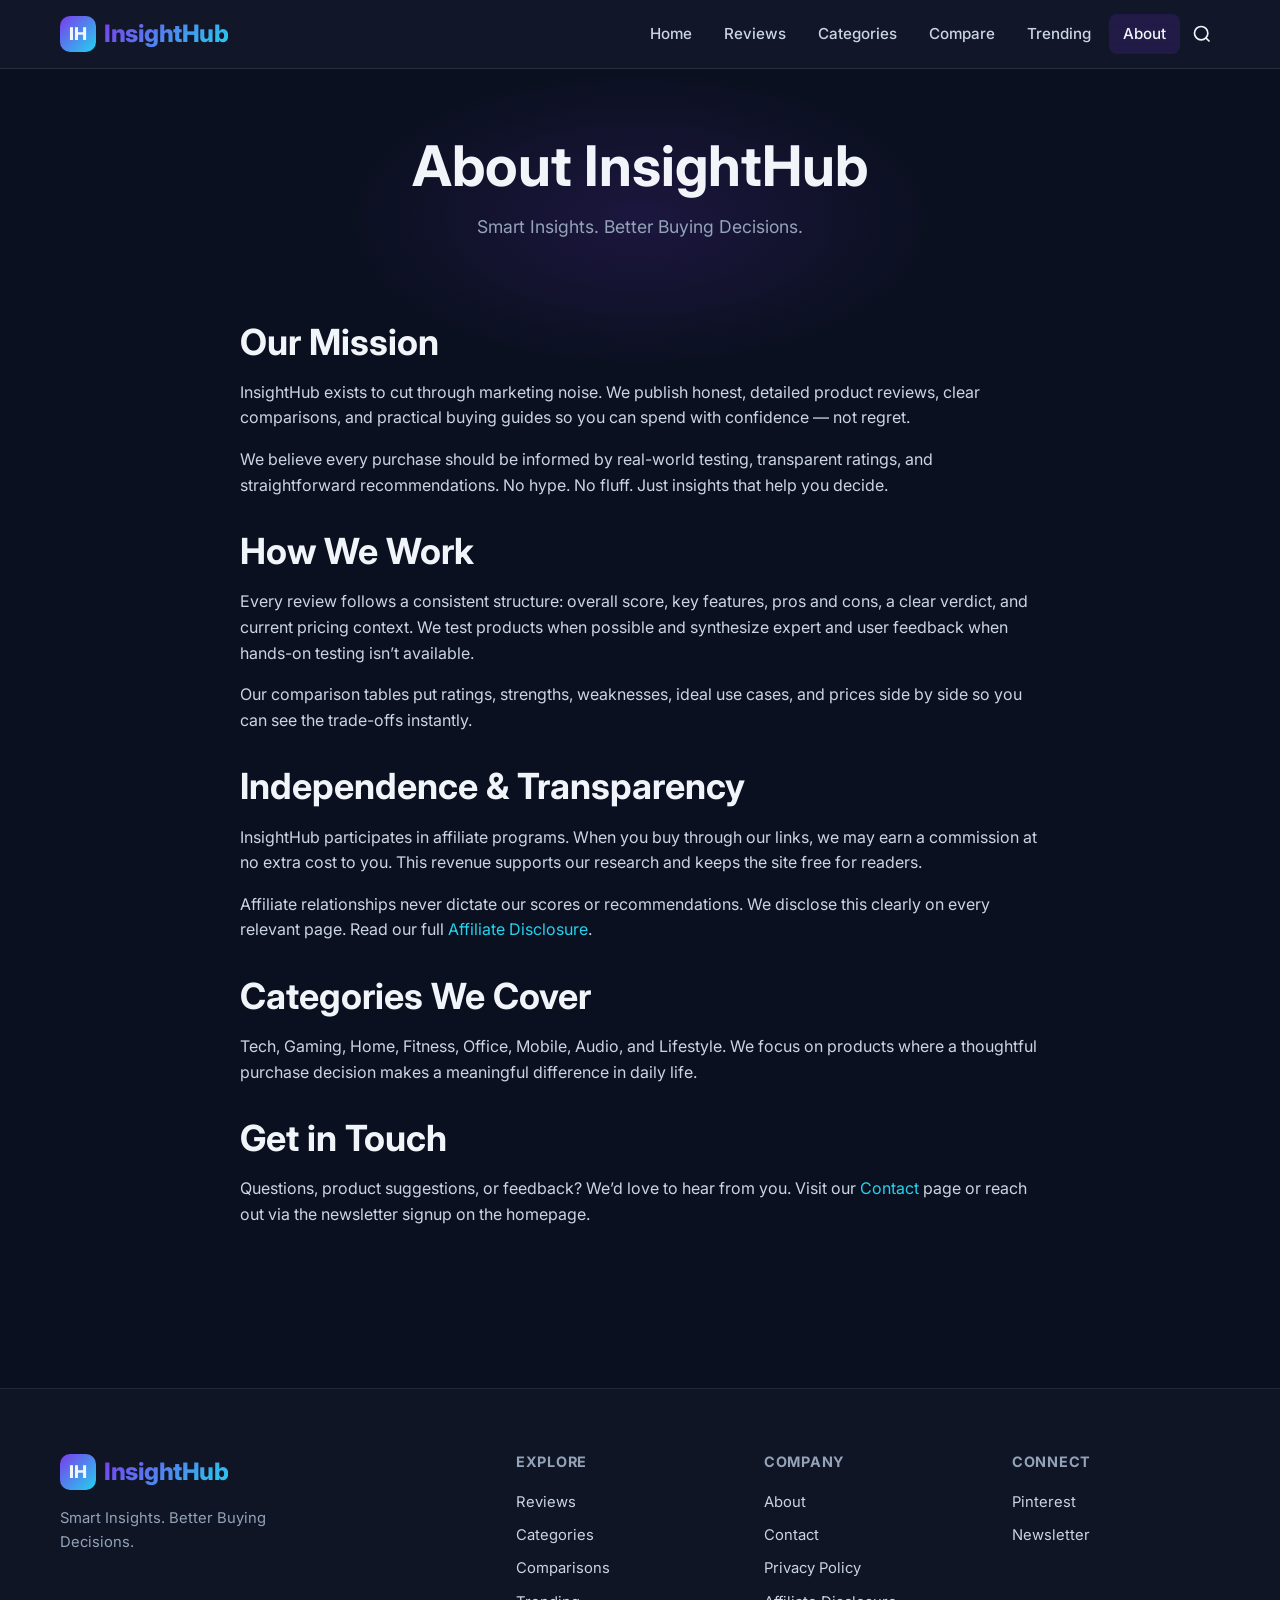
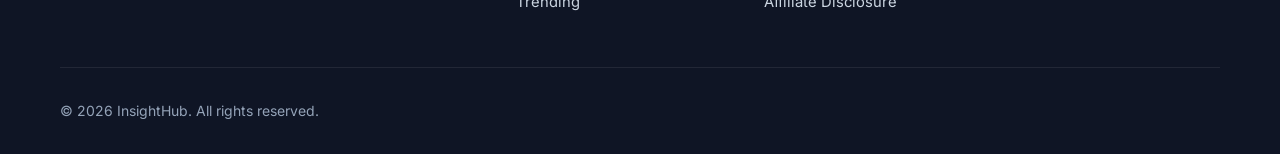
==== about.html @ 1acec9fb "First Initial website upload" ====
<!DOCTYPE html>
<html lang="en">
<head>
  <meta charset="UTF-8">
  <meta name="viewport" content="width=device-width, initial-scale=1.0">
  <title>About Us — InsightHub</title>
  <meta name="description" content="Learn about InsightHub — our mission to deliver honest product reviews and help you make smarter buying decisions.">
  <link rel="canonical" href="https://yourusername.github.io/InsightHub/about.html">
  <meta property="og:title" content="About Us — InsightHub">
  <meta property="og:description" content="Our mission: honest reviews and smarter buying decisions.">
  <meta property="og:type" content="website">
  <meta property="og:url" content="https://yourusername.github.io/InsightHub/about.html">
  <meta name="twitter:card" content="summary">
  <link rel="icon" href="favicon.ico" type="image/x-icon">
  <link rel="preconnect" href="https://fonts.googleapis.com">
  <link rel="preconnect" href="https://fonts.gstatic.com" crossorigin>
  <link href="https://fonts.googleapis.com/css2?family=Inter:wght@400;500;600;700;800&display=swap" rel="stylesheet">
  <link rel="stylesheet" href="css/style.css">
</head>
<body>
  <nav class="navbar" role="navigation" aria-label="Main navigation">
    <div class="nav-container">
      <a href="index.html" class="logo"><div class="logo-icon">IH</div><span>InsightHub</span></a>
      <div class="nav-links">
        <a href="index.html">Home</a>
        <a href="reviews.html">Reviews</a>
        <a href="categories.html">Categories</a>
        <a href="comparison.html">Compare</a>
        <a href="trending.html">Trending</a>
        <a href="about.html" class="active">About</a>
        <button class="search-btn" aria-label="Open search"><svg width="20" height="20" fill="none" stroke="currentColor" stroke-width="2" viewBox="0 0 24 24"><circle cx="11" cy="11" r="8"/><path d="m21 21-4.35-4.35"/></svg></button>
      </div>
      <button class="menu-toggle" aria-label="Toggle mobile menu"><span></span><span></span><span></span></button>
    </div>
  </nav>
  <div class="mobile-nav">
    <a href="index.html">Home</a>
    <a href="reviews.html">Reviews</a>
    <a href="categories.html">Categories</a>
    <a href="comparison.html">Compare</a>
    <a href="trending.html">Trending</a>
    <a href="about.html">About</a>
    <a href="contact.html">Contact</a>
  </div>
  <div class="search-overlay" role="dialog" aria-label="Search">
    <button class="search-close" aria-label="Close search">&times;</button>
    <div class="search-box">
      <span class="search-icon">🔍</span>
      <input type="search" placeholder="Search products, reviews, categories..." aria-label="Search products">
      <div class="search-results"></div>
    </div>
  </div>

  <header class="page-header">
    <div class="container">
      <h1>About InsightHub</h1>
      <p>Smart Insights. Better Buying Decisions.</p>
    </div>
  </header>

  <section class="section" style="padding-top: 0;">
    <div class="container">
      <div class="content-page fade-in">
        <h2>Our Mission</h2>
        <p>InsightHub exists to cut through marketing noise. We publish honest, detailed product reviews, clear comparisons, and practical buying guides so you can spend with confidence — not regret.</p>
        <p>We believe every purchase should be informed by real-world testing, transparent ratings, and straightforward recommendations. No hype. No fluff. Just insights that help you decide.</p>

        <h2>How We Work</h2>
        <p>Every review follows a consistent structure: overall score, key features, pros and cons, a clear verdict, and current pricing context. We test products when possible and synthesize expert and user feedback when hands-on testing isn’t available.</p>
        <p>Our comparison tables put ratings, strengths, weaknesses, ideal use cases, and prices side by side so you can see the trade-offs instantly.</p>

        <h2>Independence & Transparency</h2>
        <p>InsightHub participates in affiliate programs. When you buy through our links, we may earn a commission at no extra cost to you. This revenue supports our research and keeps the site free for readers.</p>
        <p>Affiliate relationships never dictate our scores or recommendations. We disclose this clearly on every relevant page. Read our full <a href="disclosure.html">Affiliate Disclosure</a>.</p>

        <h2>Categories We Cover</h2>
        <p>Tech, Gaming, Home, Fitness, Office, Mobile, Audio, and Lifestyle. We focus on products where a thoughtful purchase decision makes a meaningful difference in daily life.</p>

        <h2>Get in Touch</h2>
        <p>Questions, product suggestions, or feedback? We’d love to hear from you. Visit our <a href="contact.html">Contact</a> page or reach out via the newsletter signup on the homepage.</p>
      </div>
    </div>
  </section>

  <footer class="footer">
    <div class="container">
      <div class="footer-grid">
        <div class="footer-brand">
          <a href="index.html" class="logo"><div class="logo-icon">IH</div><span>InsightHub</span></a>
          <p>Smart Insights. Better Buying Decisions.</p>
        </div>
        <div class="footer-col">
          <h4>Explore</h4>
          <a href="reviews.html">Reviews</a>
          <a href="categories.html">Categories</a>
          <a href="comparison.html">Comparisons</a>
          <a href="trending.html">Trending</a>
        </div>
        <div class="footer-col">
          <h4>Company</h4>
          <a href="about.html">About</a>
          <a href="contact.html">Contact</a>
          <a href="privacy.html">Privacy Policy</a>
          <a href="disclosure.html">Affiliate Disclosure</a>
        </div>
        <div class="footer-col">
          <h4>Connect</h4>
          <a href="https://pinterest.com" target="_blank" rel="noopener">Pinterest</a>
          <a href="contact.html">Newsletter</a>
        </div>
      </div>
      <div class="footer-bottom">
        <p>&copy; 2026 InsightHub. All rights reserved.</p>
      </div>
    </div>
  </footer>
  <script src="js/script.js"></script>
</body>
</html>
---- css/style.css ----
/* ============================================
   InsightHub - Premium Dark Mode Stylesheet
   Modern affiliate marketing website
   ============================================ */

:root {
  --primary: #7C3AED;
  --primary-hover: #6D28D9;
  --accent: #22D3EE;
  --accent-hover: #06B6D4;
  --bg: #0B1020;
  --bg-secondary: #0F1525;
  --card: #161B2E;
  --card-hover: #1C2338;
  --text: #F1F5F9;
  --text-muted: #94A3B8;
  --text-secondary: #CBD5E1;
  --border: rgba(255, 255, 255, 0.08);
  --glass: rgba(22, 27, 46, 0.7);
  --glass-border: rgba(255, 255, 255, 0.1);
  --shadow: 0 8px 32px rgba(0, 0, 0, 0.4);
  --radius: 16px;
  --radius-sm: 10px;
  --transition: all 0.3s cubic-bezier(0.4, 0, 0.2, 1);
  --font: 'Inter', -apple-system, BlinkMacSystemFont, 'Segoe UI', Roboto, sans-serif;
  --font-display: 'Inter', system-ui, sans-serif;
}

*, *::before, *::after {
  box-sizing: border-box;
  margin: 0;
  padding: 0;
}

html {
  scroll-behavior: smooth;
  font-size: 16px;
}

body {
  font-family: var(--font);
  background: var(--bg);
  color: var(--text);
  line-height: 1.6;
  overflow-x: hidden;
  min-height: 100vh;
}

img {
  max-width: 100%;
  height: auto;
  display: block;
}

a {
  color: var(--accent);
  text-decoration: none;
  transition: var(--transition);
}

a:hover {
  color: var(--accent-hover);
}

ul, ol {
  list-style: none;
}

button, .btn {
  cursor: pointer;
  border: none;
  font-family: inherit;
  transition: var(--transition);
}

/* ========== Typography ========== */
h1, h2, h3, h4, h5, h6 {
  font-weight: 700;
  line-height: 1.2;
  color: var(--text);
}

h1 { font-size: clamp(2rem, 5vw, 3.5rem); }
h2 { font-size: clamp(1.5rem, 3vw, 2.25rem); }
h3 { font-size: clamp(1.25rem, 2vw, 1.5rem); }
h4 { font-size: 1.125rem; }

.container {
  width: 100%;
  max-width: 1200px;
  margin: 0 auto;
  padding: 0 1.25rem;
}

.section {
  padding: 5rem 0;
}

.section-title {
  text-align: center;
  margin-bottom: 0.75rem;
}

.section-subtitle {
  text-align: center;
  color: var(--text-muted);
  max-width: 600px;
  margin: 0 auto 3rem;
  font-size: 1.1rem;
}

/* ========== Navigation ========== */
.navbar {
  position: sticky;
  top: 0;
  z-index: 1000;
  background: var(--glass);
  backdrop-filter: blur(20px);
  -webkit-backdrop-filter: blur(20px);
  border-bottom: 1px solid var(--glass-border);
  padding: 0.875rem 0;
  transition: var(--transition);
}

.navbar.scrolled {
  box-shadow: 0 4px 30px rgba(0, 0, 0, 0.3);
}

.nav-container {
  display: flex;
  align-items: center;
  justify-content: space-between;
  max-width: 1200px;
  margin: 0 auto;
  padding: 0 1.25rem;
}

.logo {
  display: flex;
  align-items: center;
  gap: 0.5rem;
  font-size: 1.5rem;
  font-weight: 800;
  color: var(--text);
  letter-spacing: -0.02em;
}

.logo span {
  background: linear-gradient(135deg, var(--primary), var(--accent));
  -webkit-background-clip: text;
  -webkit-text-fill-color: transparent;
  background-clip: text;
}

.logo-icon {
  width: 36px;
  height: 36px;
  background: linear-gradient(135deg, var(--primary), var(--accent));
  border-radius: 10px;
  display: flex;
  align-items: center;
  justify-content: center;
  font-size: 1.1rem;
}

.nav-links {
  display: flex;
  align-items: center;
  gap: 0.25rem;
}

.nav-links a {
  color: var(--text-secondary);
  padding: 0.5rem 0.875rem;
  border-radius: 8px;
  font-weight: 500;
  font-size: 0.95rem;
}

.nav-links a:hover,
.nav-links a.active {
  color: var(--text);
  background: rgba(124, 58, 237, 0.15);
}

.search-btn, .menu-toggle {
  background: transparent;
  color: var(--text);
  padding: 0.5rem;
  border-radius: 8px;
  display: flex;
  align-items: center;
  justify-content: center;
}

.search-btn:hover, .menu-toggle:hover {
  background: rgba(255, 255, 255, 0.08);
}

.menu-toggle {
  display: none;
  flex-direction: column;
  gap: 5px;
  width: 28px;
  height: 28px;
}

.menu-toggle span {
  display: block;
  width: 100%;
  height: 2px;
  background: var(--text);
  border-radius: 2px;
  transition: var(--transition);
}

.menu-toggle.active span:nth-child(1) {
  transform: translateY(7px) rotate(45deg);
}

.menu-toggle.active span:nth-child(2) {
  opacity: 0;
}

.menu-toggle.active span:nth-child(3) {
  transform: translateY(-7px) rotate(-45deg);
}

/* Mobile Nav */
.mobile-nav {
  display: none;
  position: fixed;
  top: 65px;
  left: 0;
  right: 0;
  background: var(--card);
  border-bottom: 1px solid var(--border);
  padding: 1rem;
  flex-direction: column;
  gap: 0.25rem;
  z-index: 999;
  transform: translateY(-100%);
  opacity: 0;
  transition: var(--transition);
}

.mobile-nav.open {
  transform: translateY(0);
  opacity: 1;
  display: flex;
}

.mobile-nav a {
  color: var(--text-secondary);
  padding: 0.875rem 1rem;
  border-radius: 10px;
  font-weight: 500;
}

.mobile-nav a:hover {
  background: rgba(124, 58, 237, 0.15);
  color: var(--text);
}

/* Search Overlay */
.search-overlay {
  position: fixed;
  inset: 0;
  background: rgba(11, 16, 32, 0.95);
  backdrop-filter: blur(10px);
  z-index: 2000;
  display: flex;
  align-items: flex-start;
  justify-content: center;
  padding-top: 15vh;
  opacity: 0;
  visibility: hidden;
  transition: var(--transition);
}

.search-overlay.active {
  opacity: 1;
  visibility: visible;
}

.search-box {
  width: 90%;
  max-width: 600px;
  position: relative;
}

.search-box input {
  width: 100%;
  padding: 1.25rem 1.5rem 1.25rem 3.5rem;
  background: var(--card);
  border: 1px solid var(--border);
  border-radius: 16px;
  color: var(--text);
  font-size: 1.125rem;
  outline: none;
  transition: var(--transition);
}

.search-box input:focus {
  border-color: var(--primary);
  box-shadow: 0 0 0 3px rgba(124, 58, 237, 0.25);
}

.search-box .search-icon {
  position: absolute;
  left: 1.25rem;
  top: 50%;
  transform: translateY(-50%);
  color: var(--text-muted);
  font-size: 1.25rem;
}

.search-results {
  margin-top: 1rem;
  background: var(--card);
  border-radius: 16px;
  border: 1px solid var(--border);
  max-height: 400px;
  overflow-y: auto;
  display: none;
}

.search-results.active {
  display: block;
}

.search-result-item {
  padding: 1rem 1.25rem;
  border-bottom: 1px solid var(--border);
  cursor: pointer;
  transition: var(--transition);
}

.search-result-item:hover {
  background: rgba(124, 58, 237, 0.1);
}

.search-result-item:last-child {
  border-bottom: none;
}

.search-close {
  position: absolute;
  top: 1.5rem;
  right: 1.5rem;
  background: transparent;
  color: var(--text-muted);
  font-size: 1.5rem;
  padding: 0.5rem;
}

/* ========== Buttons ========== */
.btn {
  display: inline-flex;
  align-items: center;
  justify-content: center;
  gap: 0.5rem;
  padding: 0.75rem 1.5rem;
  border-radius: 12px;
  font-weight: 600;
  font-size: 0.95rem;
  transition: var(--transition);
}

.btn-primary {
  background: linear-gradient(135deg, var(--primary), #8B5CF6);
  color: white;
  box-shadow: 0 4px 15px rgba(124, 58, 237, 0.4);
}

.btn-primary:hover {
  transform: translateY(-2px);
  box-shadow: 0 6px 25px rgba(124, 58, 237, 0.5);
  color: white;
}

.btn-accent {
  background: linear-gradient(135deg, var(--accent), #06B6D4);
  color: #0B1020;
  box-shadow: 0 4px 15px rgba(34, 211, 238, 0.3);
}

.btn-accent:hover {
  transform: translateY(-2px);
  box-shadow: 0 6px 25px rgba(34, 211, 238, 0.45);
  color: #0B1020;
}

.btn-outline {
  background: transparent;
  border: 1.5px solid var(--border);
  color: var(--text);
}

.btn-outline:hover {
  border-color: var(--primary);
  background: rgba(124, 58, 237, 0.1);
  color: var(--text);
}

.btn-sm {
  padding: 0.5rem 1rem;
  font-size: 0.875rem;
  border-radius: 8px;
}

.btn-glow:hover {
  box-shadow: 0 0 20px rgba(124, 58, 237, 0.6);
}

/* ========== Hero ========== */
.hero {
  position: relative;
  padding: 6rem 0 5rem;
  overflow: hidden;
}

.hero::before {
  content: '';
  position: absolute;
  top: -20%;
  left: 50%;
  transform: translateX(-50%);
  width: 800px;
  height: 600px;
  background: radial-gradient(ellipse, rgba(124, 58, 237, 0.25) 0%, transparent 70%);
  pointer-events: none;
}

.hero::after {
  content: '';
  position: absolute;
  bottom: 0;
  right: -10%;
  width: 500px;
  height: 400px;
  background: radial-gradient(ellipse, rgba(34, 211, 238, 0.12) 0%, transparent 70%);
  pointer-events: none;
}

.hero-content {
  position: relative;
  z-index: 1;
  text-align: center;
  max-width: 800px;
  margin: 0 auto;
}

.hero-badge {
  display: inline-flex;
  align-items: center;
  gap: 0.5rem;
  padding: 0.4rem 1rem;
  background: rgba(124, 58, 237, 0.15);
  border: 1px solid rgba(124, 58, 237, 0.3);
  border-radius: 50px;
  font-size: 0.875rem;
  color: var(--accent);
  margin-bottom: 1.5rem;
  animation: fadeInUp 0.6s ease;
}

.hero h1 {
  margin-bottom: 1.25rem;
  animation: fadeInUp 0.6s ease 0.1s both;
}

.hero h1 .gradient {
  background: linear-gradient(135deg, var(--primary), var(--accent));
  -webkit-background-clip: text;
  -webkit-text-fill-color: transparent;
  background-clip: text;
}

.hero p {
  font-size: 1.2rem;
  color: var(--text-muted);
  margin-bottom: 2rem;
  animation: fadeInUp 0.6s ease 0.2s both;
}

.hero-actions {
  display: flex;
  gap: 1rem;
  justify-content: center;
  flex-wrap: wrap;
  animation: fadeInUp 0.6s ease 0.3s both;
}

/* ========== Cards ========== */
.card {
  background: var(--card);
  border: 1px solid var(--border);
  border-radius: var(--radius);
  overflow: hidden;
  transition: var(--transition);
}

.card:hover {
  transform: translateY(-6px);
  box-shadow: var(--shadow);
  border-color: rgba(124, 58, 237, 0.3);
  background: var(--card-hover);
}

.card-img {
  width: 100%;
  aspect-ratio: 16/10;
  object-fit: cover;
  background: linear-gradient(135deg, #1a1f35, #252b42);
}

.card-body {
  padding: 1.5rem;
}

.card-category {
  display: inline-block;
  font-size: 0.75rem;
  font-weight: 600;
  text-transform: uppercase;
  letter-spacing: 0.05em;
  color: var(--accent);
  margin-bottom: 0.5rem;
}

.card-title {
  font-size: 1.15rem;
  margin-bottom: 0.5rem;
}

.card-title a {
  color: var(--text);
}

.card-title a:hover {
  color: var(--accent);
}

.card-text {
  color: var(--text-muted);
  font-size: 0.925rem;
  margin-bottom: 1rem;
}

.card-meta {
  display: flex;
  align-items: center;
  justify-content: space-between;
  gap: 0.75rem;
}

.rating {
  display: flex;
  align-items: center;
  gap: 0.35rem;
  font-weight: 600;
  color: #FBBF24;
}

.rating .stars {
  color: #FBBF24;
  letter-spacing: -1px;
}

.price {
  font-weight: 700;
  color: var(--accent);
  font-size: 1.1rem;
}

/* ========== Grid Layouts ========== */
.grid-3 {
  display: grid;
  grid-template-columns: repeat(3, 1fr);
  gap: 1.5rem;
}

.grid-4 {
  display: grid;
  grid-template-columns: repeat(4, 1fr);
  gap: 1.25rem;
}

.grid-2 {
  display: grid;
  grid-template-columns: repeat(2, 1fr);
  gap: 1.5rem;
}

/* ========== Category Cards ========== */
.category-card {
  background: var(--card);
  border: 1px solid var(--border);
  border-radius: var(--radius);
  padding: 2rem 1.5rem;
  text-align: center;
  transition: var(--transition);
  cursor: pointer;
}

.category-card:hover {
  transform: translateY(-4px);
  border-color: var(--primary);
  box-shadow: 0 8px 30px rgba(124, 58, 237, 0.2);
}

.category-icon {
  width: 56px;
  height: 56px;
  margin: 0 auto 1rem;
  background: linear-gradient(135deg, rgba(124, 58, 237, 0.2), rgba(34, 211, 238, 0.15));
  border-radius: 14px;
  display: flex;
  align-items: center;
  justify-content: center;
  font-size: 1.5rem;
}

.category-card h3 {
  margin-bottom: 0.35rem;
  font-size: 1.1rem;
}

.category-card p {
  color: var(--text-muted);
  font-size: 0.875rem;
}

/* ========== Review Card ========== */
.review-card {
  background: var(--card);
  border: 1px solid var(--border);
  border-radius: var(--radius);
  overflow: hidden;
  transition: var(--transition);
  display: flex;
  flex-direction: column;
}

.review-card:hover {
  transform: translateY(-6px);
  box-shadow: var(--shadow);
  border-color: rgba(124, 58, 237, 0.35);
}

.review-img-wrap {
  position: relative;
  aspect-ratio: 16/10;
  overflow: hidden;
  background: linear-gradient(135deg, #1a1f35, #252b42);
}

.review-img-wrap img {
  width: 100%;
  height: 100%;
  object-fit: cover;
}

.review-badge {
  position: absolute;
  top: 1rem;
  left: 1rem;
  background: rgba(124, 58, 237, 0.9);
  color: white;
  padding: 0.3rem 0.75rem;
  border-radius: 6px;
  font-size: 0.75rem;
  font-weight: 600;
}

.review-body {
  padding: 1.5rem;
  flex: 1;
  display: flex;
  flex-direction: column;
}

.review-rating {
  display: flex;
  align-items: center;
  gap: 0.5rem;
  margin-bottom: 0.75rem;
}

.review-rating .score {
  background: linear-gradient(135deg, var(--primary), var(--accent));
  color: white;
  font-weight: 700;
  padding: 0.25rem 0.6rem;
  border-radius: 6px;
  font-size: 0.9rem;
}

.review-title {
  font-size: 1.2rem;
  margin-bottom: 0.5rem;
}

.review-title a {
  color: var(--text);
}

.review-title a:hover {
  color: var(--accent);
}

.review-excerpt {
  color: var(--text-muted);
  font-size: 0.925rem;
  margin-bottom: 1rem;
  flex: 1;
}

.pros-cons {
  display: grid;
  grid-template-columns: 1fr 1fr;
  gap: 0.75rem;
  margin-bottom: 1rem;
  font-size: 0.85rem;
}

.pros h5, .cons h5 {
  font-size: 0.8rem;
  text-transform: uppercase;
  letter-spacing: 0.04em;
  margin-bottom: 0.35rem;
}

.pros h5 { color: #34D399; }
.cons h5 { color: #F87171; }

.pros li, .cons li {
  padding-left: 1rem;
  position: relative;
  color: var(--text-secondary);
  margin-bottom: 0.2rem;
}

.pros li::before {
  content: '+';
  position: absolute;
  left: 0;
  color: #34D399;
  font-weight: 700;
}

.cons li::before {
  content: '−';
  position: absolute;
  left: 0;
  color: #F87171;
  font-weight: 700;
}

.verdict {
  background: rgba(124, 58, 237, 0.1);
  border-left: 3px solid var(--primary);
  padding: 0.75rem 1rem;
  border-radius: 0 8px 8px 0;
  font-size: 0.9rem;
  color: var(--text-secondary);
  margin-bottom: 1.25rem;
}

.review-actions {
  display: flex;
  gap: 0.75rem;
  flex-wrap: wrap;
}

.review-price {
  font-size: 1.25rem;
  font-weight: 700;
  color: var(--accent);
  margin-bottom: 0.75rem;
}

/* ========== Comparison Table ========== */
.comparison-table-wrap {
  overflow-x: auto;
  border-radius: var(--radius);
  border: 1px solid var(--border);
}

.comparison-table {
  width: 100%;
  border-collapse: collapse;
  background: var(--card);
  min-width: 700px;
}

.comparison-table th,
.comparison-table td {
  padding: 1.25rem 1rem;
  text-align: left;
  border-bottom: 1px solid var(--border);
}

.comparison-table th {
  background: rgba(124, 58, 237, 0.1);
  font-weight: 600;
  font-size: 0.9rem;
  text-transform: uppercase;
  letter-spacing: 0.04em;
  color: var(--text-muted);
}

.comparison-table tr:last-child td {
  border-bottom: none;
}

.comparison-table tr:hover td {
  background: rgba(255, 255, 255, 0.02);
}

.comparison-table .product-name {
  font-weight: 600;
  color: var(--text);
}

.best-badge {
  display: inline-block;
  background: linear-gradient(135deg, var(--primary), var(--accent));
  color: white;
  font-size: 0.7rem;
  padding: 0.2rem 0.5rem;
  border-radius: 4px;
  margin-left: 0.5rem;
  font-weight: 600;
}

/* ========== Newsletter ========== */
.newsletter {
  background: linear-gradient(135deg, rgba(124, 58, 237, 0.15), rgba(34, 211, 238, 0.08));
  border: 1px solid rgba(124, 58, 237, 0.25);
  border-radius: var(--radius);
  padding: 3rem 2rem;
  text-align: center;
}

.newsletter h2 {
  margin-bottom: 0.75rem;
}

.newsletter p {
  color: var(--text-muted);
  margin-bottom: 1.5rem;
  max-width: 500px;
  margin-left: auto;
  margin-right: auto;
}

.newsletter-form {
  display: flex;
  gap: 0.75rem;
  max-width: 480px;
  margin: 0 auto;
  flex-wrap: wrap;
  justify-content: center;
}

.newsletter-form input {
  flex: 1;
  min-width: 220px;
  padding: 0.875rem 1.25rem;
  background: var(--bg);
  border: 1px solid var(--border);
  border-radius: 12px;
  color: var(--text);
  font-size: 1rem;
  outline: none;
}

.newsletter-form input:focus {
  border-color: var(--primary);
}

/* ========== Pinterest CTA ========== */
.pinterest-cta {
  background: var(--card);
  border: 1px solid var(--border);
  border-radius: var(--radius);
  padding: 2.5rem;
  display: flex;
  align-items: center;
  gap: 2rem;
  flex-wrap: wrap;
}

.pinterest-cta .pin-icon {
  width: 64px;
  height: 64px;
  background: #E60023;
  border-radius: 16px;
  display: flex;
  align-items: center;
  justify-content: center;
  font-size: 1.75rem;
  flex-shrink: 0;
}

.pinterest-cta-content {
  flex: 1;
  min-width: 200px;
}

.pinterest-cta h3 {
  margin-bottom: 0.35rem;
}

.pinterest-cta p {
  color: var(--text-muted);
  font-size: 0.95rem;
}

/* ========== Footer ========== */
.footer {
  background: var(--bg-secondary);
  border-top: 1px solid var(--border);
  padding: 4rem 0 2rem;
  margin-top: 4rem;
}

.footer-grid {
  display: grid;
  grid-template-columns: 2fr 1fr 1fr 1fr;
  gap: 2.5rem;
  margin-bottom: 3rem;
}

.footer-brand .logo {
  margin-bottom: 1rem;
}

.footer-brand p {
  color: var(--text-muted);
  font-size: 0.925rem;
  max-width: 280px;
}

.footer-col h4 {
  font-size: 0.9rem;
  text-transform: uppercase;
  letter-spacing: 0.05em;
  color: var(--text-muted);
  margin-bottom: 1rem;
}

.footer-col a {
  display: block;
  color: var(--text-secondary);
  padding: 0.3rem 0;
  font-size: 0.925rem;
}

.footer-col a:hover {
  color: var(--accent);
}

.footer-bottom {
  display: flex;
  align-items: center;
  justify-content: space-between;
  flex-wrap: wrap;
  gap: 1rem;
  padding-top: 2rem;
  border-top: 1px solid var(--border);
  color: var(--text-muted);
  font-size: 0.875rem;
}

.footer-social {
  display: flex;
  gap: 0.75rem;
}

.footer-social a {
  width: 36px;
  height: 36px;
  border-radius: 8px;
  background: rgba(255, 255, 255, 0.05);
  display: flex;
  align-items: center;
  justify-content: center;
  color: var(--text-secondary);
}

.footer-social a:hover {
  background: var(--primary);
  color: white;
}

/* ========== Page Header ========== */
.page-header {
  padding: 4rem 0 3rem;
  text-align: center;
  position: relative;
}

.page-header::before {
  content: '';
  position: absolute;
  top: 0;
  left: 50%;
  transform: translateX(-50%);
  width: 600px;
  height: 300px;
  background: radial-gradient(ellipse, rgba(124, 58, 237, 0.15) 0%, transparent 70%);
  pointer-events: none;
}

.page-header h1 {
  position: relative;
  margin-bottom: 0.75rem;
}

.page-header p {
  color: var(--text-muted);
  font-size: 1.1rem;
  position: relative;
  max-width: 600px;
  margin: 0 auto;
}

/* ========== Filters ========== */
.filters {
  display: flex;
  gap: 0.75rem;
  flex-wrap: wrap;
  margin-bottom: 2rem;
  justify-content: center;
}

.filter-btn {
  padding: 0.5rem 1.15rem;
  background: var(--card);
  border: 1px solid var(--border);
  border-radius: 50px;
  color: var(--text-secondary);
  font-weight: 500;
  font-size: 0.9rem;
}

.filter-btn:hover,
.filter-btn.active {
  background: rgba(124, 58, 237, 0.2);
  border-color: var(--primary);
  color: var(--text);
}

/* ========== Contact Form ========== */
.contact-form {
  max-width: 600px;
  margin: 0 auto;
  background: var(--card);
  border: 1px solid var(--border);
  border-radius: var(--radius);
  padding: 2.5rem;
}

.form-group {
  margin-bottom: 1.25rem;
}

.form-group label {
  display: block;
  margin-bottom: 0.4rem;
  font-weight: 500;
  font-size: 0.9rem;
  color: var(--text-secondary);
}

.form-group input,
.form-group textarea,
.form-group select {
  width: 100%;
  padding: 0.875rem 1rem;
  background: var(--bg);
  border: 1px solid var(--border);
  border-radius: 10px;
  color: var(--text);
  font-size: 1rem;
  font-family: inherit;
  outline: none;
  transition: var(--transition);
}

.form-group input:focus,
.form-group textarea:focus,
.form-group select:focus {
  border-color: var(--primary);
  box-shadow: 0 0 0 3px rgba(124, 58, 237, 0.2);
}

.form-group textarea {
  min-height: 140px;
  resize: vertical;
}

/* ========== Content Pages ========== */
.content-page {
  max-width: 800px;
  margin: 0 auto;
}

.content-page h2 {
  margin: 2rem 0 1rem;
}

.content-page h3 {
  margin: 1.5rem 0 0.75rem;
}

.content-page p {
  color: var(--text-secondary);
  margin-bottom: 1rem;
}

.content-page ul {
  margin-bottom: 1.5rem;
  padding-left: 1.25rem;
}

.content-page li {
  color: var(--text-secondary);
  margin-bottom: 0.5rem;
  list-style: disc;
}

/* ========== Affiliate Disclaimer ========== */
.affiliate-disclaimer {
  background: rgba(34, 211, 238, 0.08);
  border: 1px solid rgba(34, 211, 238, 0.2);
  border-radius: 10px;
  padding: 1rem 1.25rem;
  font-size: 0.85rem;
  color: var(--text-muted);
  margin: 1.5rem 0;
}

/* ========== Animations ========== */
@keyframes fadeInUp {
  from {
    opacity: 0;
    transform: translateY(24px);
  }
  to {
    opacity: 1;
    transform: translateY(0);
  }
}

@keyframes fadeIn {
  from { opacity: 0; }
  to { opacity: 1; }
}

.fade-in {
  opacity: 0;
  transform: translateY(20px);
  transition: opacity 0.6s ease, transform 0.6s ease;
}

.fade-in.visible {
  opacity: 1;
  transform: translateY(0);
}

/* ========== Share Buttons ========== */
.share-buttons {
  display: flex;
  gap: 0.5rem;
  flex-wrap: wrap;
  margin: 1rem 0;
}

.share-btn {
  display: inline-flex;
  align-items: center;
  gap: 0.4rem;
  padding: 0.45rem 0.9rem;
  border-radius: 8px;
  font-size: 0.85rem;
  font-weight: 500;
  background: var(--card);
  border: 1px solid var(--border);
  color: var(--text-secondary);
}

.share-btn:hover {
  border-color: var(--primary);
  color: var(--text);
}

.share-btn.pinterest {
  background: rgba(230, 0, 35, 0.15);
  border-color: rgba(230, 0, 35, 0.3);
  color: #ff4d6a;
}

.share-btn.pinterest:hover {
  background: #E60023;
  color: white;
  border-color: #E60023;
}

/* ========== Responsive ========== */
@media (max-width: 992px) {
  .grid-3 { grid-template-columns: repeat(2, 1fr); }
  .grid-4 { grid-template-columns: repeat(2, 1fr); }
  .footer-grid { grid-template-columns: 1fr 1fr; }
  .pros-cons { grid-template-columns: 1fr; }
}

@media (max-width: 768px) {
  .nav-links { display: none; }
  .menu-toggle { display: flex; }
  .grid-3, .grid-2 { grid-template-columns: 1fr; }
  .grid-4 { grid-template-columns: 1fr 1fr; }
  .footer-grid { grid-template-columns: 1fr; }
  .hero { padding: 4rem 0 3rem; }
  .section { padding: 3.5rem 0; }
  .pinterest-cta { flex-direction: column; text-align: center; }
  .newsletter-form { flex-direction: column; }
  .newsletter-form input { min-width: 100%; }
}

@media (max-width: 480px) {
  .grid-4 { grid-template-columns: 1fr; }
  .hero-actions { flex-direction: column; align-items: stretch; }
  .review-actions { flex-direction: column; }
  .btn { width: 100%; }
}

/* ========== Utility ========== */
.sr-only {
  position: absolute;
  width: 1px;
  height: 1px;
  padding: 0;
  margin: -1px;
  overflow: hidden;
  clip: rect(0, 0, 0, 0);
  border: 0;
}

.text-center { text-align: center; }
.mt-1 { margin-top: 0.5rem; }
.mt-2 { margin-top: 1rem; }
.mt-3 { margin-top: 1.5rem; }
.mb-2 { margin-bottom: 1rem; }
.mb-3 { margin-bottom: 1.5rem; }

/* Glass effect helper */
.glass {
  background: var(--glass);
  backdrop-filter: blur(16px);
  -webkit-backdrop-filter: blur(16px);
  border: 1px solid var(--glass-border);
}
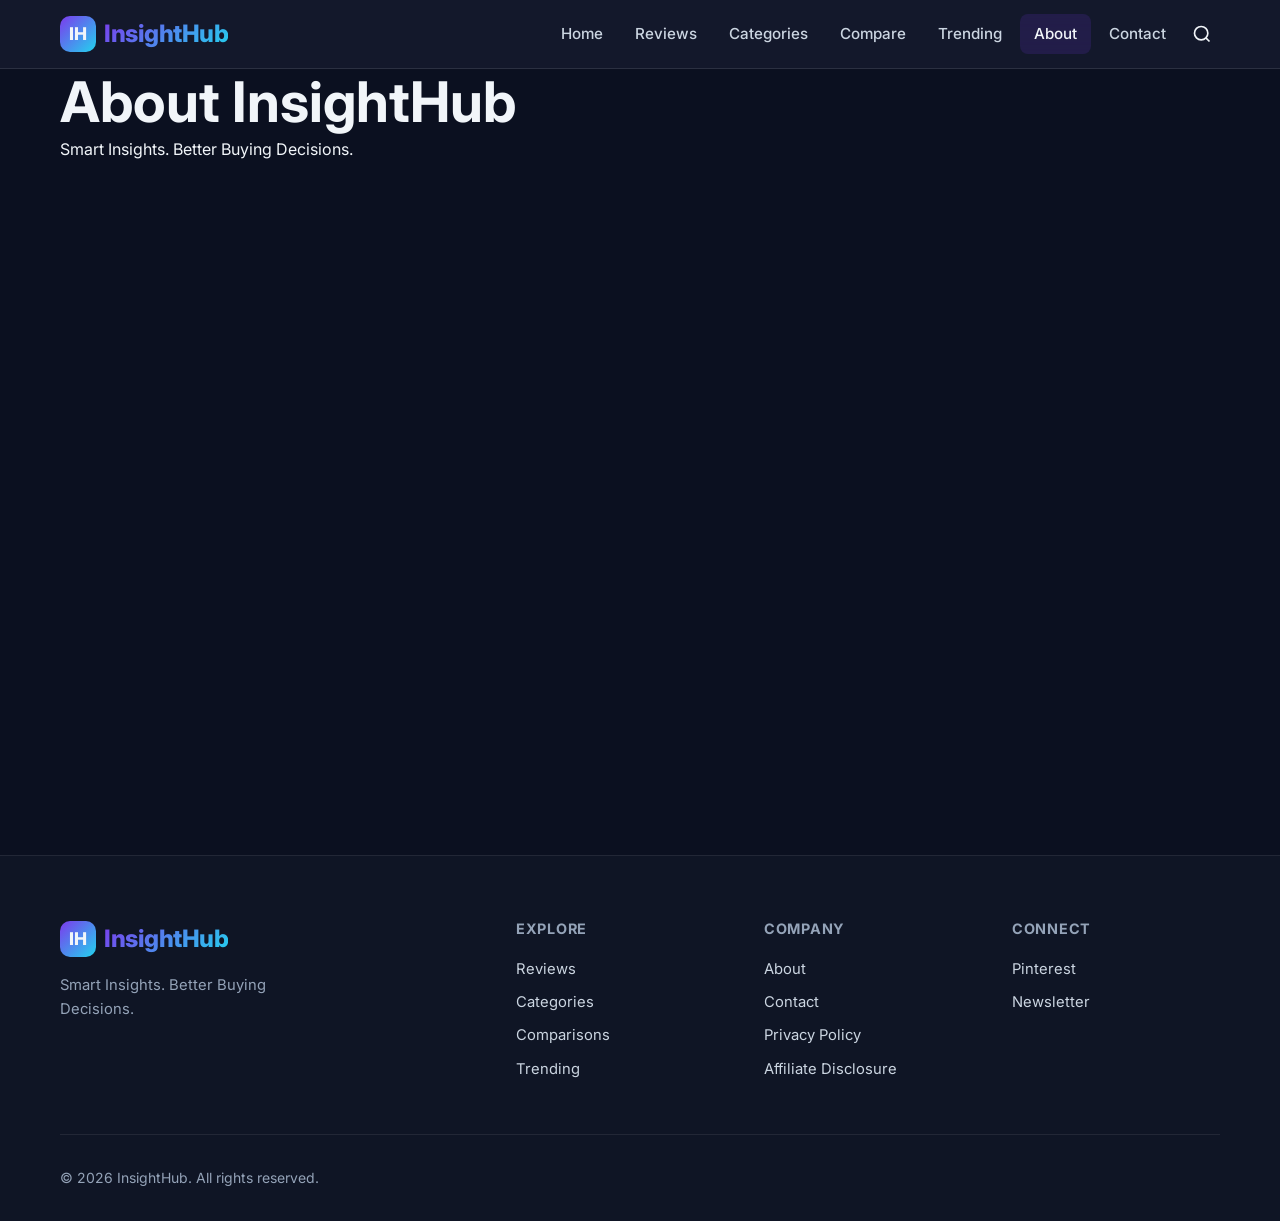
==== commit 9bb1da63: "Update about.html" ====
--- a/about.html
+++ b/about.html
@@ -5,11 +5,11 @@
   <meta name="viewport" content="width=device-width, initial-scale=1.0">
   <title>About Us — InsightHub</title>
   <meta name="description" content="Learn about InsightHub — our mission to deliver honest product reviews and help you make smarter buying decisions.">
-  <link rel="canonical" href="https://yourusername.github.io/InsightHub/about.html">
+  <link rel="canonical" href="https://armeljr7.github.io/insighthub/about.html">
   <meta property="og:title" content="About Us — InsightHub">
   <meta property="og:description" content="Our mission: honest reviews and smarter buying decisions.">
   <meta property="og:type" content="website">
-  <meta property="og:url" content="https://yourusername.github.io/InsightHub/about.html">
+  <meta property="og:url" content="https://armeljr7.github.io/insighthub/about.html">
   <meta name="twitter:card" content="summary">
   <link rel="icon" href="favicon.ico" type="image/x-icon">
   <link rel="preconnect" href="https://fonts.googleapis.com">
@@ -28,6 +28,7 @@
         <a href="comparison.html">Compare</a>
         <a href="trending.html">Trending</a>
         <a href="about.html" class="active">About</a>
+        <a href="contact.html">Contact</a>
         <button class="search-btn" aria-label="Open search"><svg width="20" height="20" fill="none" stroke="currentColor" stroke-width="2" viewBox="0 0 24 24"><circle cx="11" cy="11" r="8"/><path d="m21 21-4.35-4.35"/></svg></button>
       </div>
       <button class="menu-toggle" aria-label="Toggle mobile menu"><span></span><span></span><span></span></button>
--- a/css/style.css
+++ b/css/style.css
@@ -16,7 +16,7 @@
   --text-muted: #94A3B8;
   --text-secondary: #CBD5E1;
   --border: rgba(255, 255, 255, 0.08);
-  --glass: rgba(22, 27, 46, 0.7);
+  --glass: rgba(22, 27, 46, 0.85);
   --glass-border: rgba(255, 255, 255, 0.1);
   --shadow: 0 8px 32px rgba(0, 0, 0, 0.4);
   --radius: 16px;
@@ -119,6 +119,7 @@
   -webkit-backdrop-filter: blur(20px);
   border-bottom: 1px solid var(--glass-border);
   padding: 0.875rem 0;
+  width: 100%;
   transition: var(--transition);
 }
 
@@ -238,7 +239,7 @@
   padding: 1rem;
   flex-direction: column;
   gap: 0.25rem;
-  z-index: 999;
+  z-index: 1500;
   transform: translateY(-100%);
   opacity: 0;
   transition: var(--transition);
@@ -462,12 +463,10 @@
   font-size: 0.875rem;
   color: var(--accent);
   margin-bottom: 1.5rem;
-  animation: fadeInUp 0.6s ease;
 }
 
 .hero h1 {
   margin-bottom: 1.25rem;
-  animation: fadeInUp 0.6s ease 0.1s both;
 }
 
 .hero h1 .gradient {
@@ -481,7 +480,6 @@
   font-size: 1.2rem;
   color: var(--text-muted);
   margin-bottom: 2rem;
-  animation: fadeInUp 0.6s ease 0.2s both;
 }
 
 .hero-actions {
@@ -489,7 +487,6 @@
   gap: 1rem;
   justify-content: center;
   flex-wrap: wrap;
-  animation: fadeInUp 0.6s ease 0.3s both;
 }
 
 /* ========== Cards ========== */
@@ -781,61 +778,38 @@
   margin-bottom: 0.75rem;
 }
 
-/* ========== Comparison Table ========== */
-.comparison-table-wrap {
-  overflow-x: auto;
-  border-radius: var(--radius);
+/* ========== Filters (Fixed white button issue) ========== */
+.filters {
+  display: flex;
+  gap: 0.75rem;
+  flex-wrap: wrap;
+  margin-bottom: 2rem;
+  justify-content: center;
+}
+
+.filter-btn {
+  display: inline-flex;
+  align-items: center;
+  justify-content: center;
+  padding: 0.5rem 1.15rem;
+  background: var(--card);
   border: 1px solid var(--border);
-}
-
-.comparison-table {
-  width: 100%;
-  border-collapse: collapse;
-  background: var(--card);
-  min-width: 700px;
-}
-
-.comparison-table th,
-.comparison-table td {
-  padding: 1.25rem 1rem;
-  text-align: left;
-  border-bottom: 1px solid var(--border);
-}
-
-.comparison-table th {
-  background: rgba(124, 58, 237, 0.1);
-  font-weight: 600;
+  border-radius: 50px;
+  color: var(--text-secondary);
+  font-weight: 500;
   font-size: 0.9rem;
-  text-transform: uppercase;
-  letter-spacing: 0.04em;
-  color: var(--text-muted);
-}
-
-.comparison-table tr:last-child td {
-  border-bottom: none;
-}
-
-.comparison-table tr:hover td {
-  background: rgba(255, 255, 255, 0.02);
-}
-
-.comparison-table .product-name {
-  font-weight: 600;
-  color: var(--text);
-}
-
-.best-badge {
-  display: inline-block;
-  background: linear-gradient(135deg, var(--primary), var(--accent));
-  color: white;
-  font-size: 0.7rem;
-  padding: 0.2rem 0.5rem;
-  border-radius: 4px;
-  margin-left: 0.5rem;
-  font-weight: 600;
-}
-
-/* ========== Newsletter ========== */
+  cursor: pointer;
+  transition: var(--transition);
+}
+
+.filter-btn:hover,
+.filter-btn.active {
+  background: rgba(124, 58, 237, 0.2);
+  border-color: var(--primary);
+  color: var(--text);
+}
+
+/* ========== Newsletter & Forms ========== */
 .newsletter {
   background: linear-gradient(135deg, rgba(124, 58, 237, 0.15), rgba(34, 211, 238, 0.08));
   border: 1px solid rgba(124, 58, 237, 0.25);
@@ -881,44 +855,6 @@
   border-color: var(--primary);
 }
 
-/* ========== Pinterest CTA ========== */
-.pinterest-cta {
-  background: var(--card);
-  border: 1px solid var(--border);
-  border-radius: var(--radius);
-  padding: 2.5rem;
-  display: flex;
-  align-items: center;
-  gap: 2rem;
-  flex-wrap: wrap;
-}
-
-.pinterest-cta .pin-icon {
-  width: 64px;
-  height: 64px;
-  background: #E60023;
-  border-radius: 16px;
-  display: flex;
-  align-items: center;
-  justify-content: center;
-  font-size: 1.75rem;
-  flex-shrink: 0;
-}
-
-.pinterest-cta-content {
-  flex: 1;
-  min-width: 200px;
-}
-
-.pinterest-cta h3 {
-  margin-bottom: 0.35rem;
-}
-
-.pinterest-cta p {
-  color: var(--text-muted);
-  font-size: 0.95rem;
-}
-
 /* ========== Footer ========== */
 .footer {
   background: var(--bg-secondary);
@@ -996,171 +932,7 @@
   color: white;
 }
 
-/* ========== Page Header ========== */
-.page-header {
-  padding: 4rem 0 3rem;
-  text-align: center;
-  position: relative;
-}
-
-.page-header::before {
-  content: '';
-  position: absolute;
-  top: 0;
-  left: 50%;
-  transform: translateX(-50%);
-  width: 600px;
-  height: 300px;
-  background: radial-gradient(ellipse, rgba(124, 58, 237, 0.15) 0%, transparent 70%);
-  pointer-events: none;
-}
-
-.page-header h1 {
-  position: relative;
-  margin-bottom: 0.75rem;
-}
-
-.page-header p {
-  color: var(--text-muted);
-  font-size: 1.1rem;
-  position: relative;
-  max-width: 600px;
-  margin: 0 auto;
-}
-
-/* ========== Filters ========== */
-.filters {
-  display: flex;
-  gap: 0.75rem;
-  flex-wrap: wrap;
-  margin-bottom: 2rem;
-  justify-content: center;
-}
-
-.filter-btn {
-  padding: 0.5rem 1.15rem;
-  background: var(--card);
-  border: 1px solid var(--border);
-  border-radius: 50px;
-  color: var(--text-secondary);
-  font-weight: 500;
-  font-size: 0.9rem;
-}
-
-.filter-btn:hover,
-.filter-btn.active {
-  background: rgba(124, 58, 237, 0.2);
-  border-color: var(--primary);
-  color: var(--text);
-}
-
-/* ========== Contact Form ========== */
-.contact-form {
-  max-width: 600px;
-  margin: 0 auto;
-  background: var(--card);
-  border: 1px solid var(--border);
-  border-radius: var(--radius);
-  padding: 2.5rem;
-}
-
-.form-group {
-  margin-bottom: 1.25rem;
-}
-
-.form-group label {
-  display: block;
-  margin-bottom: 0.4rem;
-  font-weight: 500;
-  font-size: 0.9rem;
-  color: var(--text-secondary);
-}
-
-.form-group input,
-.form-group textarea,
-.form-group select {
-  width: 100%;
-  padding: 0.875rem 1rem;
-  background: var(--bg);
-  border: 1px solid var(--border);
-  border-radius: 10px;
-  color: var(--text);
-  font-size: 1rem;
-  font-family: inherit;
-  outline: none;
-  transition: var(--transition);
-}
-
-.form-group input:focus,
-.form-group textarea:focus,
-.form-group select:focus {
-  border-color: var(--primary);
-  box-shadow: 0 0 0 3px rgba(124, 58, 237, 0.2);
-}
-
-.form-group textarea {
-  min-height: 140px;
-  resize: vertical;
-}
-
-/* ========== Content Pages ========== */
-.content-page {
-  max-width: 800px;
-  margin: 0 auto;
-}
-
-.content-page h2 {
-  margin: 2rem 0 1rem;
-}
-
-.content-page h3 {
-  margin: 1.5rem 0 0.75rem;
-}
-
-.content-page p {
-  color: var(--text-secondary);
-  margin-bottom: 1rem;
-}
-
-.content-page ul {
-  margin-bottom: 1.5rem;
-  padding-left: 1.25rem;
-}
-
-.content-page li {
-  color: var(--text-secondary);
-  margin-bottom: 0.5rem;
-  list-style: disc;
-}
-
-/* ========== Affiliate Disclaimer ========== */
-.affiliate-disclaimer {
-  background: rgba(34, 211, 238, 0.08);
-  border: 1px solid rgba(34, 211, 238, 0.2);
-  border-radius: 10px;
-  padding: 1rem 1.25rem;
-  font-size: 0.85rem;
-  color: var(--text-muted);
-  margin: 1.5rem 0;
-}
-
 /* ========== Animations ========== */
-@keyframes fadeInUp {
-  from {
-    opacity: 0;
-    transform: translateY(24px);
-  }
-  to {
-    opacity: 1;
-    transform: translateY(0);
-  }
-}
-
-@keyframes fadeIn {
-  from { opacity: 0; }
-  to { opacity: 1; }
-}
-
 .fade-in {
   opacity: 0;
   transform: translateY(20px);
@@ -1170,44 +942,6 @@
 .fade-in.visible {
   opacity: 1;
   transform: translateY(0);
-}
-
-/* ========== Share Buttons ========== */
-.share-buttons {
-  display: flex;
-  gap: 0.5rem;
-  flex-wrap: wrap;
-  margin: 1rem 0;
-}
-
-.share-btn {
-  display: inline-flex;
-  align-items: center;
-  gap: 0.4rem;
-  padding: 0.45rem 0.9rem;
-  border-radius: 8px;
-  font-size: 0.85rem;
-  font-weight: 500;
-  background: var(--card);
-  border: 1px solid var(--border);
-  color: var(--text-secondary);
-}
-
-.share-btn:hover {
-  border-color: var(--primary);
-  color: var(--text);
-}
-
-.share-btn.pinterest {
-  background: rgba(230, 0, 35, 0.15);
-  border-color: rgba(230, 0, 35, 0.3);
-  color: #ff4d6a;
-}
-
-.share-btn.pinterest:hover {
-  background: #E60023;
-  color: white;
-  border-color: #E60023;
 }
 
 /* ========== Responsive ========== */
@@ -1226,7 +960,6 @@
   .footer-grid { grid-template-columns: 1fr; }
   .hero { padding: 4rem 0 3rem; }
   .section { padding: 3.5rem 0; }
-  .pinterest-cta { flex-direction: column; text-align: center; }
   .newsletter-form { flex-direction: column; }
   .newsletter-form input { min-width: 100%; }
 }
@@ -1237,30 +970,3 @@
   .review-actions { flex-direction: column; }
   .btn { width: 100%; }
 }
-
-/* ========== Utility ========== */
-.sr-only {
-  position: absolute;
-  width: 1px;
-  height: 1px;
-  padding: 0;
-  margin: -1px;
-  overflow: hidden;
-  clip: rect(0, 0, 0, 0);
-  border: 0;
-}
-
-.text-center { text-align: center; }
-.mt-1 { margin-top: 0.5rem; }
-.mt-2 { margin-top: 1rem; }
-.mt-3 { margin-top: 1.5rem; }
-.mb-2 { margin-bottom: 1rem; }
-.mb-3 { margin-bottom: 1.5rem; }
-
-/* Glass effect helper */
-.glass {
-  background: var(--glass);
-  backdrop-filter: blur(16px);
-  -webkit-backdrop-filter: blur(16px);
-  border: 1px solid var(--glass-border);
-}
